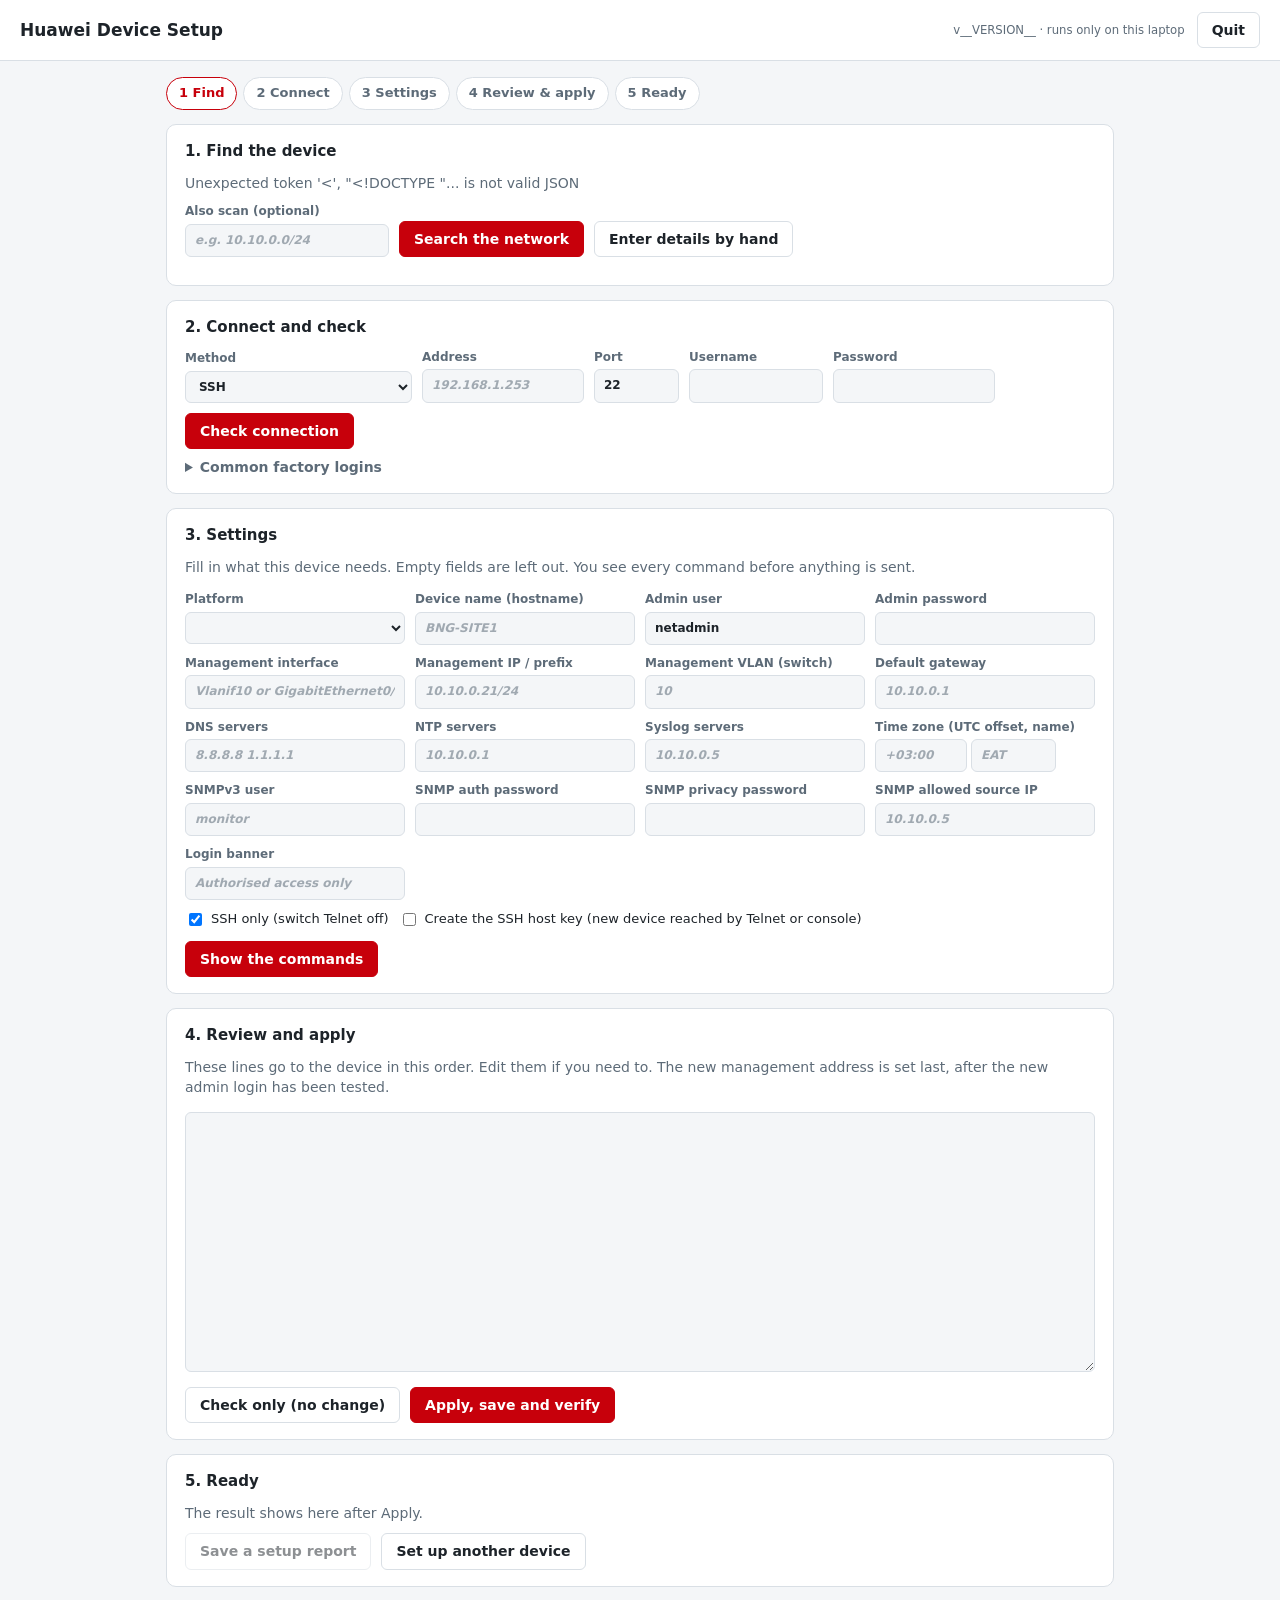
==== setup-tool/web/index.html @ 0ba74f15 "Laptop tool: find, check and set up a new Huawei device A standalone program (Windows .exe, macOS .a" ====
<!doctype html>
<html lang="en">
<head>
<meta charset="utf-8">
<meta name="viewport" content="width=device-width, initial-scale=1">
<title>Huawei Device Setup</title>
<style>
:root{--bg:#f4f6f8;--card:#fff;--text:#1d2329;--muted:#5d6b78;--line:#d9dfe5;--accent:#c7000b;--ok:#1a7f37;--bad:#c62828;--warn:#9a6700;--code:#0f1720;--codetext:#d6e2ee;--sel:#fdecec}
@media (prefers-color-scheme:dark){:root{--bg:#121518;--card:#1b2026;--text:#e6ebf0;--muted:#9aa7b3;--line:#2e363f;--accent:#ff4d55;--ok:#3fb950;--bad:#ff6b6b;--warn:#d29922;--code:#0b0f14;--codetext:#d6e2ee;--sel:#3a1d20}}
*{box-sizing:border-box}
body{margin:0;background:var(--bg);color:var(--text);font:14px/1.45 system-ui,-apple-system,"Segoe UI",Roboto,sans-serif}
header{display:flex;align-items:center;gap:12px;padding:12px 20px;background:var(--card);border-bottom:1px solid var(--line)}
header h1{font-size:17px;margin:0;flex:1}
header small{color:var(--muted)}
main{max-width:980px;margin:0 auto;padding:16px}
nav.steps{display:flex;gap:6px;margin-bottom:14px;flex-wrap:wrap}
nav.steps span{padding:6px 12px;border-radius:999px;background:var(--card);border:1px solid var(--line);color:var(--muted);font-weight:600;font-size:13px}
nav.steps span.on{border-color:var(--accent);color:var(--accent)}
nav.steps span.done{color:var(--ok);border-color:var(--ok)}
section{background:var(--card);border:1px solid var(--line);border-radius:10px;padding:16px 18px;margin-bottom:14px}
section h2{font-size:15px;margin:0 0 10px}
.muted{color:var(--muted)}
.row{display:flex;gap:10px;flex-wrap:wrap;align-items:end}
label{display:flex;flex-direction:column;gap:3px;font-size:12px;color:var(--muted);font-weight:600}
input,select,textarea{font:inherit;color:var(--text);background:var(--bg);border:1px solid var(--line);border-radius:6px;padding:7px 9px;min-width:0}
input[type=checkbox]{width:auto}
label.cb{flex-direction:row;align-items:center;gap:6px;font-weight:500;color:var(--text);font-size:13px}
textarea{width:100%;font-family:ui-monospace,Menlo,Consolas,monospace;font-size:12.5px;min-height:260px}
button{font:inherit;font-weight:600;border:1px solid var(--line);background:var(--card);color:var(--text);border-radius:6px;padding:7px 14px;cursor:pointer}
button.primary{background:var(--accent);border-color:var(--accent);color:#fff}
button:disabled{opacity:.5;cursor:default}
table{width:100%;border-collapse:collapse;font-size:13px}
th,td{text-align:left;padding:6px 8px;border-bottom:1px solid var(--line);vertical-align:top}
tr.pick{cursor:pointer}
tr.pick:hover,tr.sel{background:var(--sel)}
.badge{display:inline-block;padding:1px 7px;border-radius:999px;font-size:11px;font-weight:700;border:1px solid currentColor}
.ok{color:var(--ok)}.bad{color:var(--bad)}.warn{color:var(--warn)}
.status{border-radius:8px;padding:12px 14px;margin-top:12px;border:1px solid var(--line)}
.status.ok{border-color:var(--ok);color:var(--text)}.status.bad{border-color:var(--bad);color:var(--text)}
::placeholder{color:var(--muted);opacity:.55;font-style:italic}
.status b{font-size:15px}
ul.steps{list-style:none;padding:0;margin:8px 0 0}
ul.steps li{padding:2px 0}
pre.log{background:var(--code);color:var(--codetext);border-radius:8px;padding:10px;max-height:300px;overflow:auto;font-size:12px;white-space:pre-wrap;margin:10px 0 0}
.grid{display:grid;grid-template-columns:repeat(auto-fill,minmax(200px,1fr));gap:10px}
.hidden{display:none}
details summary{cursor:pointer;color:var(--muted);font-weight:600;margin-top:8px}
.spin{display:inline-block;width:12px;height:12px;border:2px solid var(--line);border-top-color:var(--accent);border-radius:50%;animation:s 0.8s linear infinite;vertical-align:-2px}
@keyframes s{to{transform:rotate(360deg)}}
@media (max-width:600px){main{padding:10px}.row{flex-direction:column;align-items:stretch}}
</style>
</head>
<body>
<header><h1>Huawei Device Setup</h1><small>v__VERSION__ · runs only on this laptop</small><button id="quit" title="Stop the tool">Quit</button></header>
<main>
<nav class="steps"><span data-s="1">1 Find</span><span data-s="2">2 Connect</span><span data-s="3">3 Settings</span><span data-s="4">4 Review &amp; apply</span><span data-s="5">5 Ready</span></nav>

<section id="s1">
  <h2>1. Find the device</h2>
  <div class="muted" id="nets">Reading this laptop's networks…</div>
  <div class="row" style="margin-top:10px">
    <label>Also scan (optional) <input id="extra" placeholder="e.g. 10.10.0.0/24" size="22"></label>
    <button class="primary" id="scan">Search the network</button>
    <button id="skip">Enter details by hand</button>
    <span id="scanprog" class="muted"></span>
  </div>
  <div id="found" style="margin-top:12px"></div>
</section>

<section id="s2">
  <h2>2. Connect and check</h2>
  <div class="row">
    <label>Method <select id="method"><option value="ssh">SSH</option><option value="telnet">Telnet</option><option value="console">Console cable (USB / serial)</option></select></label>
    <label class="net">Address <input id="host" placeholder="192.168.1.253" size="16"></label>
    <label class="net">Port <input id="port" value="22" size="5"></label>
    <label class="con hidden">Console port <select id="serial"></select></label>
    <label class="con hidden">Speed <select id="baud"><option>9600</option><option>115200</option></select></label>
    <label>Username <input id="user" autocomplete="off" size="12"></label>
    <label>Password <input id="pass" type="password" autocomplete="off" size="16"></label>
    <label id="newpwwrap" class="hidden">New password for this user <input id="newpw" type="password" autocomplete="off" size="16"></label>
    <button class="primary" id="check">Check connection</button>
  </div>
  <details><summary>Common factory logins</summary><div id="logins" class="muted"></div></details>
  <div id="checkres"></div>
</section>

<section id="s3">
  <h2>3. Settings</h2>
  <p class="muted" style="margin-top:0">Fill in what this device needs. Empty fields are left out. You see every command before anything is sent.</p>
  <div class="grid">
    <label>Platform <select id="f_platform"></select></label>
    <label>Device name (hostname) <input id="f_hostname" placeholder="BNG-SITE1"></label>
    <label>Admin user <input id="f_admin_user" value="netadmin"></label>
    <label>Admin password <input id="f_admin_password" type="password" autocomplete="new-password"></label>
    <label>Management interface <input id="f_mgmt_interface" placeholder="Vlanif10 or GigabitEthernet0/0/0"></label>
    <label>Management IP / prefix <input id="f_mgmt_ip" placeholder="10.10.0.21/24"></label>
    <label>Management VLAN (switch) <input id="f_mgmt_vlan" placeholder="10"></label>
    <label>Default gateway <input id="f_gateway" placeholder="10.10.0.1"></label>
    <label>DNS servers <input id="f_dns" placeholder="8.8.8.8 1.1.1.1"></label>
    <label>NTP servers <input id="f_ntp" placeholder="10.10.0.1"></label>
    <label>Syslog servers <input id="f_syslog" placeholder="10.10.0.5"></label>
    <label>Time zone (UTC offset, name) <span class="row" style="gap:4px"><input id="f_tz_offset" placeholder="+03:00" size="6"><input id="f_tz_name" placeholder="EAT" size="5"></span></label>
    <label>SNMPv3 user <input id="f_snmp_user" placeholder="monitor"></label>
    <label>SNMP auth password <input id="f_snmp_auth_key" type="password" autocomplete="new-password"></label>
    <label>SNMP privacy password <input id="f_snmp_priv_key" type="password" autocomplete="new-password"></label>
    <label>SNMP allowed source IP <input id="f_snmp_acl_source" placeholder="10.10.0.5"></label>
    <label>Login banner <input id="f_banner" placeholder="Authorised access only"></label>
  </div>
  <div class="row" style="margin-top:10px">
    <label class="cb"><input type="checkbox" id="f_ssh_only" checked> SSH only (switch Telnet off)</label>
    <label class="cb"><input type="checkbox" id="f_create_ssh_key"> Create the SSH host key (new device reached by Telnet or console)</label>
  </div>
  <div class="row" style="margin-top:12px"><button class="primary" id="build">Show the commands</button><span id="builderr" class="bad"></span></div>
</section>

<section id="s4">
  <h2>4. Review and apply</h2>
  <p class="muted" style="margin-top:0">These lines go to the device in this order. Edit them if you need to. The new management address is set last, after the new admin login has been tested.</p>
  <textarea id="cfg" spellcheck="false"></textarea>
  <div class="row" style="margin-top:10px">
    <button id="checkcfg" title="Routers only: send the lines and throw them away">Check only (no change)</button>
    <button class="primary" id="apply">Apply, save and verify</button>
    <span id="applyprog" class="muted"></span>
  </div>
  <div id="applyres"></div>
  <pre class="log hidden" id="log"></pre>
</section>

<section id="s5">
  <h2>5. Ready</h2>
  <div id="ready" class="muted">The result shows here after Apply.</div>
  <div class="row hidden" id="finishrow" style="margin-top:10px">
    <label>New address <input id="fin_host" size="16"></label>
    <button class="primary" id="finish">Finish at the new address</button>
  </div>
  <div class="row" style="margin-top:10px"><button id="report" disabled>Save a setup report</button><button id="again">Set up another device</button></div>
</section>
</main>

<script>
const TOKEN = "__TOKEN__";
const $ = id => document.getElementById(id);
const esc = s => String(s ?? "").replace(/[&<>"']/g, c => ({"&":"&amp;","<":"&lt;",">":"&gt;",'"':"&quot;","'":"&#39;"}[c]));
let device = null, lastReport = null, logText = "";
const FIELDS = ["hostname","admin_user","admin_password","mgmt_interface","mgmt_ip","mgmt_vlan","gateway","dns","ntp","syslog","tz_offset","tz_name","snmp_user","snmp_auth_key","snmp_priv_key","snmp_acl_source","banner"];

async function api(path, body){
  const r = await fetch(path, body === undefined ? {headers:{"X-Token":TOKEN}} :
    {method:"POST", headers:{"X-Token":TOKEN,"Content-Type":"application/json"}, body:JSON.stringify(body)});
  const d = await r.json();
  if (!r.ok) throw new Error(d.error || r.statusText);
  return d;
}
async function runJob(path, body, onLine, onProg){
  const {job} = await api(path, body);
  let since = 0;
  for(;;){
    await new Promise(r => setTimeout(r, 500));
    const v = await api(`/api/job?id=${job}&since=${since}`);
    since = v.next; v.lines.forEach(l => onLine && onLine(l)); onProg && onProg(v.progress);
    if (v.done){ if (v.error){ const e = new Error(v.error.reason); e.info = v.error; throw e; } return v.result; }
  }
}
function stepOn(n){ document.querySelectorAll("nav.steps span").forEach(s => { const k = +s.dataset.s; s.className = k < n ? "done" : k === n ? "on" : ""; }); }
function target(){
  const m = $("method").value;
  return {method:m, host:$("host").value.trim(), port:$("port").value.trim(), serial_port:$("serial").value, baud:$("baud").value,
          username:$("user").value.trim(), password:$("pass").value, new_password:$("newpw").value};
}
function fields(){
  const f = {}; FIELDS.forEach(k => f[k] = $("f_"+k).value);
  f.ssh_only = $("f_ssh_only").checked; f.create_ssh_key = $("f_create_ssh_key").checked; return f;
}
function addLog(l){ logText += l + "\n"; const el = $("log"); el.classList.remove("hidden"); el.textContent += l + "\n"; el.scrollTop = el.scrollHeight; }
function stepsHtml(steps){ return `<ul class="steps">${(steps||[]).map(s => `<li><span class="${s.ok?"ok":"bad"}">${s.ok?"✔":"✘"}</span> ${esc(s.name)}${s.detail?` <span class="muted">· ${esc(s.detail)}</span>`:""}</li>`).join("")}</ul>`; }

async function init(){
  stepOn(1);
  const i = await api("/api/info");
  $("nets").innerHTML = "This laptop: " + (i.networks.length ? i.networks.map(n => `<b>${esc(n.address)}/${n.prefix}</b> <span class="muted">(${esc(n.adapter)})</span>`).join(", ") : "no network connection found") +
    `. The search covers these networks and the usual factory addresses (${i.factory.map(f => esc(f[0])).join(", ")}).`;
  $("logins").innerHTML = "<table><tr><th>Models</th><th>Username</th><th>Password</th></tr>" + i.logins.map(l => `<tr><td>${esc(l.models)}</td><td><code>${esc(l.username)}</code></td><td><code>${esc(l.password)}</code></td></tr>`).join("") +
    "</table><p>Check the label on the device or its quick start guide if these do not work. A new device usually makes you change the password at first login; this tool handles that.</p>";
  $("serial").innerHTML = i.serial_ports.length ? i.serial_ports.map(p => `<option value="${esc(p.device)}">${esc(p.device)} ${esc(p.description)}</option>`).join("") : `<option value="">no console cable found</option>`;
  $("f_platform").innerHTML = Object.entries(i.platforms).map(([k,v]) => `<option value="${k}">${esc(v)}</option>`).join("");
}

$("scan").onclick = async () => {
  $("scan").disabled = true; $("found").innerHTML = `<span class="spin"></span> Searching…`;
  try{
    const r = await runJob("/api/scan", {extra:$("extra").value}, null, p => $("scanprog").textContent = p || "");
    $("scanprog").textContent = `${r.scanned} addresses searched`;
    const notes = r.notes.map(n => `<div class="warn">${esc(n)}</div>`).join("");
    if (!r.devices.length){
      $("found").innerHTML = notes + `<div class="status bad"><b>No device answered on SSH or Telnet.</b><div class="muted">Check the cable and the link light. A brand-new device may only answer on its management port at a factory address: give the laptop a fixed address in that network (for 192.168.1.253 use 192.168.1.10 / 255.255.255.0) and search again. Or connect the console cable and pick "Console cable" below.</div></div>`;
    } else {
      $("found").innerHTML = notes + `<table><tr><th>Address</th><th>Vendor</th><th>Open</th><th>Banner</th></tr>` + r.devices.map((d,i) =>
        `<tr class="pick" data-i="${i}"><td><b>${esc(d.host)}</b>${d.factory?`<br><span class="muted">${esc(d.factory)}</span>`:""}</td><td>${d.huawei?`<span class="badge ok">${esc(d.vendor)}</span>`:esc(d.vendor)}</td><td>${d.ssh?"SSH ":""}${d.telnet?"Telnet":""}</td><td class="muted">${esc(d.banner)}</td></tr>`).join("") +
        `</table><p class="muted">Click a device to use it.</p>`;
      document.querySelectorAll("#found tr.pick").forEach(tr => tr.onclick = () => {
        document.querySelectorAll("#found tr.sel").forEach(x => x.classList.remove("sel")); tr.classList.add("sel");
        const d = r.devices[+tr.dataset.i]; $("host").value = d.host; $("method").value = d.method; $("method").onchange();
        if (d.platform) $("f_platform").value = d.platform;
        stepOn(2); $("s2").scrollIntoView({behavior:"smooth"}); $("user").focus();
      });
    }
  }catch(e){ $("found").innerHTML = `<div class="bad">${esc(e.message)}</div>`; }
  $("scan").disabled = false;
};
$("skip").onclick = () => { stepOn(2); $("s2").scrollIntoView({behavior:"smooth"}); $("host").focus(); };
$("method").onchange = () => {
  const m = $("method").value, con = m === "console";
  document.querySelectorAll(".net").forEach(e => e.classList.toggle("hidden", con));
  document.querySelectorAll(".con").forEach(e => e.classList.toggle("hidden", !con));
  if (!con) $("port").value = m === "ssh" ? 22 : 23;
  $("f_create_ssh_key").checked = m !== "ssh";
};

$("check").onclick = async () => {
  $("check").disabled = true; device = null;
  $("checkres").innerHTML = `<div class="status"><span class="spin"></span> Checking…<ul class="steps" id="cl"></ul></div>`;
  try{
    const r = await runJob("/api/check", {target:target()}, l => { const li = document.createElement("li"); li.textContent = l; $("cl") && $("cl").appendChild(li); });
    if (r.connected){
      device = r.device;
      if (r.password_changed){ $("pass").value = $("newpw").value; $("newpw").value = ""; $("newpwwrap").classList.add("hidden"); }
      $("checkres").innerHTML = `<div class="status ok"><b class="ok">Connected.</b> ${esc(device.model || "Huawei device")} · VRP ${esc(device.version)} · name <b>${esc(device.sysname)}</b>${device.esn?` · serial ${esc(device.esn)}`:""}${r.password_changed?`<div class="warn">The device's password was changed to the new one you entered.</div>`:""}${stepsHtml(r.steps)}</div>`;
      $("f_platform").value = device.platform;
      if (!$("f_hostname").value && device.sysname && !/^HUAWEI$/i.test(device.sysname)) $("f_hostname").value = device.sysname;
      stepOn(3); setTimeout(() => $("s3").scrollIntoView({behavior:"smooth"}), 400);
    } else {
      if (r.need_new_password){ $("newpwwrap").classList.remove("hidden"); $("newpw").focus(); }
      $("checkres").innerHTML = `<div class="status bad"><b class="bad">Not connected.</b> ${esc(r.reason)}<div>${esc(r.hint || "")}</div>${stepsHtml(r.steps)}</div>`;
    }
  }catch(e){
    if (e.info && e.info.need_new_password){ $("newpwwrap").classList.remove("hidden"); }
    $("checkres").innerHTML = `<div class="status bad"><b class="bad">Not connected.</b> ${esc(e.message)}<div>${esc(e.info?.hint || "")}</div></div>`;
  }
  $("check").disabled = false;
};

$("build").onclick = async () => {
  $("builderr").textContent = "";
  try{
    const r = await api("/api/build", {fields:fields(), platform:$("f_platform").value, target:target()});
    $("cfg").value = r.text; stepOn(4); $("s4").scrollIntoView({behavior:"smooth"});
    $("checkcfg").disabled = $("f_platform").value !== "vrp8";
  }catch(e){ $("builderr").textContent = e.message; }
};

async function push(path, label){
  if (!device && !confirm("The connection has not been checked yet. Continue anyway?")) return;
  $("apply").disabled = $("checkcfg").disabled = true; $("log").textContent = ""; logText = ""; $("applyres").innerHTML = "";
  $("applyprog").innerHTML = `<span class="spin"></span> ${label}…`;
  try{
    const body = {target:target(), fields:fields(), text:$("cfg").value};
    const r = await runJob(path, body, addLog);
    if (path === "/api/check-config"){
      $("applyres").innerHTML = r.ok ? `<div class="status ok"><b class="ok">The device accepts every line.</b> Nothing was changed.</div>`
        : `<div class="status bad"><b class="bad">The device rejected some lines.</b> Nothing was changed.<pre class="log">${esc(r.errors.join("\n"))}</pre></div>`;
    } else showReport(r);
  }catch(e){
    $("applyres").innerHTML = `<div class="status bad"><b class="bad">Stopped.</b> ${esc(e.message)}<div>${esc(e.info?.hint || "")}</div></div>`;
  }
  $("applyprog").textContent = ""; $("apply").disabled = false; $("checkcfg").disabled = $("f_platform").value !== "vrp8";
}
$("checkcfg").onclick = () => push("/api/check-config", "Checking the lines");
$("apply").onclick = () => { if (confirm("Send these lines to the device, commit and save them?")) push("/api/apply", "Applying"); };

function showReport(r){
  lastReport = r; $("report").disabled = false; stepOn(5);
  const w = (r.warnings||[]).map(x => `<div class="warn" style="white-space:pre-wrap">${esc(x)}</div>`).join("");
  const err = r.errors ? `<pre class="log">${esc(r.errors.join("\n"))}</pre>` : "";
  $("ready").innerHTML = (r.ready ? `<div class="status ok"><b class="ok">The device is ready.</b> Reach it at <b>${esc(r.host)}</b> with SSH as <b>${esc($("f_admin_user").value)}</b>.`
                                  : `<div class="status bad"><b class="bad">Not finished.</b> See the steps below.`) + stepsHtml(r.steps) + err + w + `</div>`;
  $("finishrow").classList.toggle("hidden", !r.pending_save);
  if (r.pending_save) $("fin_host").value = r.pending_save;
  $("s5").scrollIntoView({behavior:"smooth"});
}
$("finish").onclick = async () => {
  $("finish").disabled = true;
  try{ showReport(await runJob("/api/finish", {host:$("fin_host").value, username:$("f_admin_user").value, password:$("f_admin_password").value}, addLog)); }
  catch(e){ $("ready").insertAdjacentHTML("beforeend", `<div class="bad">${esc(e.message)} ${esc(e.info?.hint||"")}</div>`); }
  $("finish").disabled = false;
};
$("report").onclick = () => {
  const d = lastReport && lastReport.device || device || {};
  const txt = `Huawei device setup report\nDate: ${new Date().toString()}\nDevice: ${d.model||""}  VRP ${d.version||""}  serial ${d.esn||""}\nName: ${$("f_hostname").value}\nAddress: ${lastReport?.host||""}\nResult: ${lastReport?.ready?"READY":"NOT FINISHED"}\n\nSteps:\n` +
    (lastReport?.steps||[]).map(s => `  [${s.ok?"OK":"FAIL"}] ${s.name} ${s.detail||""}`).join("\n") +
    `\n\nCommands:\n${$("cfg").value.replace(/(password irreversible-cipher|cipher) \S+/g, "$1 ********")}\n\nSession log:\n${logText.replace(/(password irreversible-cipher|cipher) \S+/g, "$1 ********")}`;
  const a = document.createElement("a"); a.href = URL.createObjectURL(new Blob([txt], {type:"text/plain"}));
  a.download = `setup-${($("f_hostname").value || "device").replace(/[^\w.-]/g,"_")}.txt`; a.click();
};
$("again").onclick = () => location.reload();
$("quit").onclick = async () => { if (confirm("Stop Huawei Device Setup?")){ try{ await api("/api/quit", {}); }catch(e){} document.body.innerHTML = "<main><section><h2>Stopped.</h2><p>You can close this tab.</p></section></main>"; } };
setInterval(() => api("/api/info").catch(() => {}), 60000);
init().catch(e => $("nets").textContent = e.message);
</script>
</body>
</html>
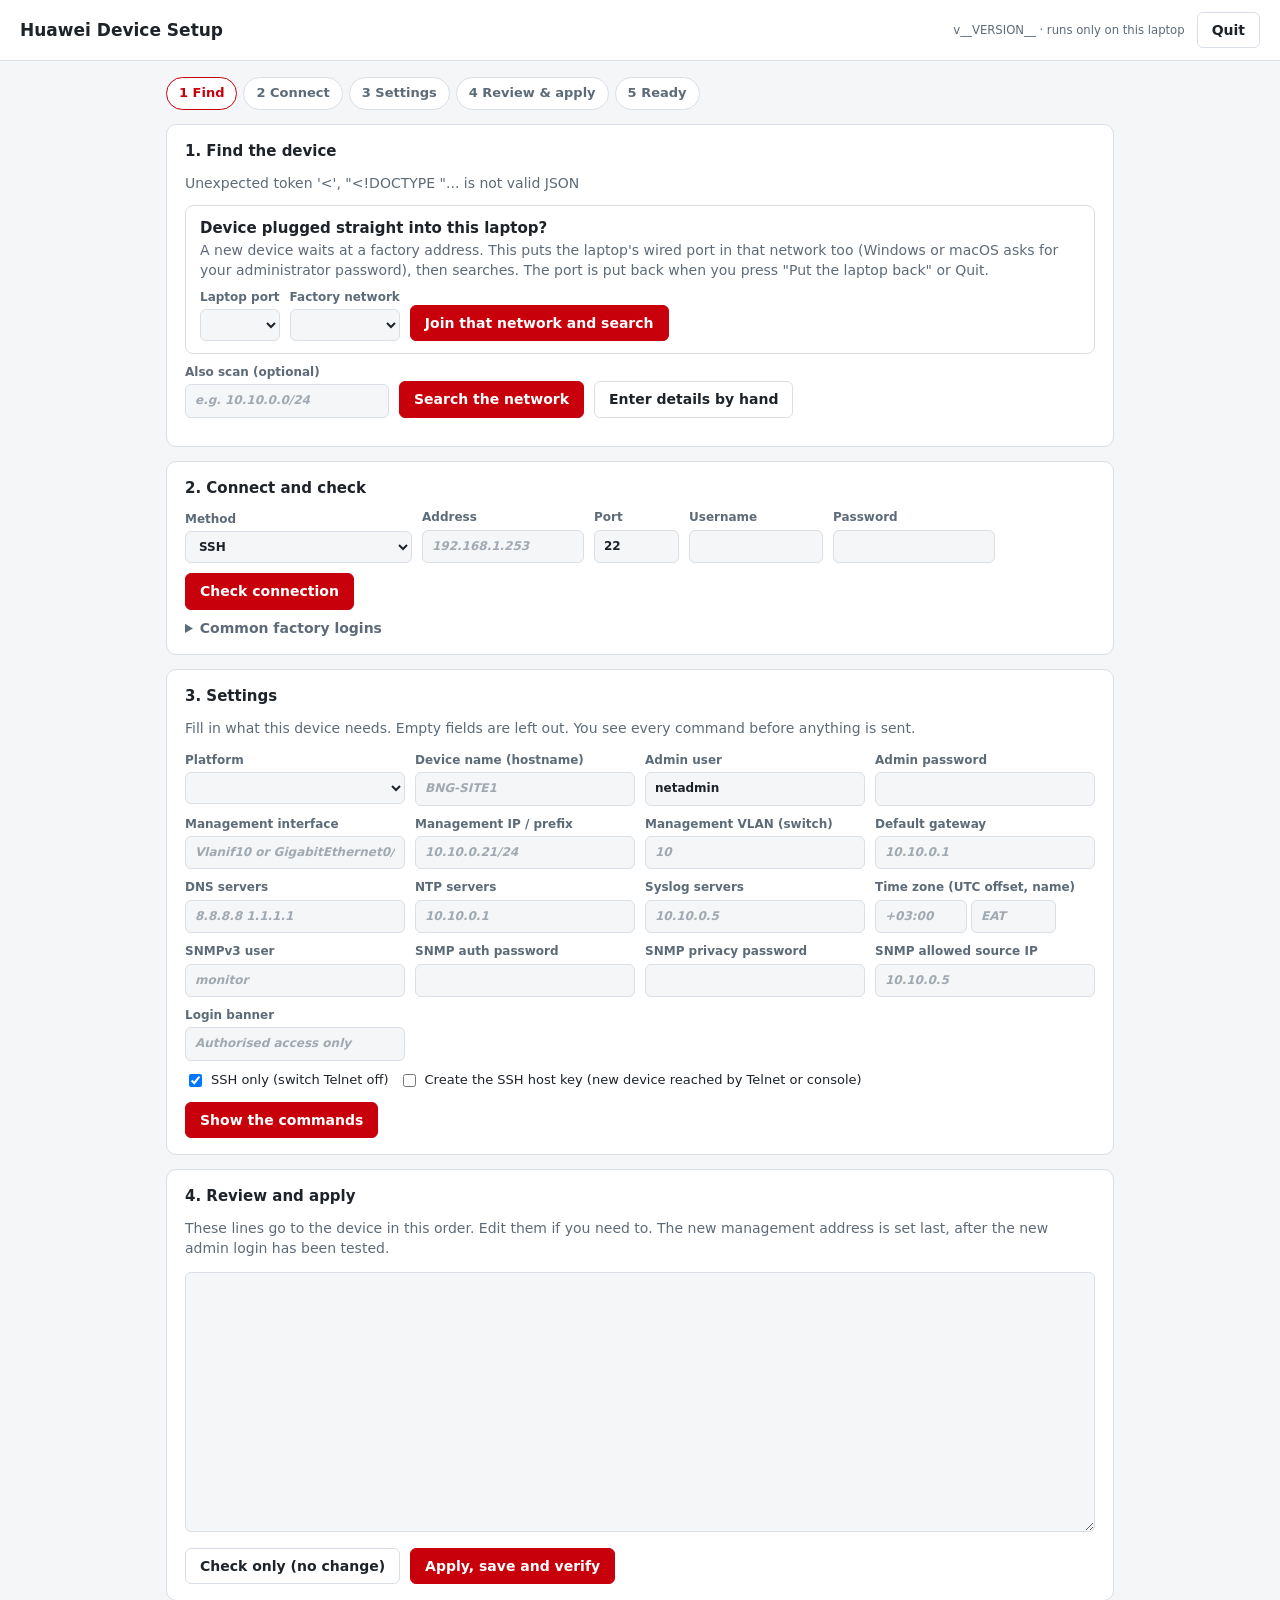
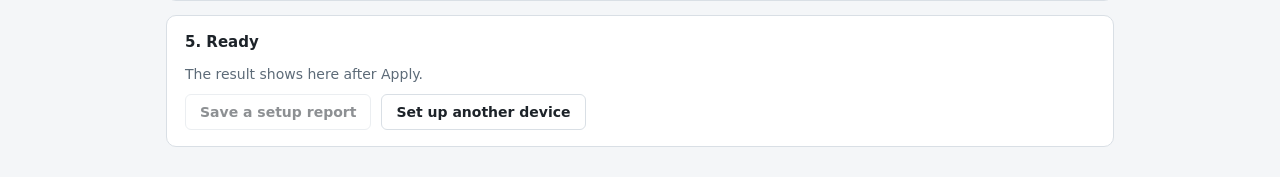
==== commit 0afd3aaf: "Laptop tool: join a directly cabled device's factory network 'Join that network and search' gives th" ====
--- a/setup-tool/web/index.html
+++ b/setup-tool/web/index.html
@@ -58,6 +58,17 @@
 <section id="s1">
   <h2>1. Find the device</h2>
   <div class="muted" id="nets">Reading this laptop's networks…</div>
+  <div class="status" id="direct">
+    <b>Device plugged straight into this laptop?</b>
+    <div class="muted">A new device waits at a factory address. This puts the laptop's wired port in that network too (Windows or macOS asks for your administrator password), then searches. The port is put back when you press "Put the laptop back" or Quit.</div>
+    <div class="row" style="margin-top:8px">
+      <label>Laptop port <select id="adapter"></select></label>
+      <label>Factory network <select id="fnet"></select></label>
+      <button class="primary" id="join">Join that network and search</button>
+      <button id="unjoin" class="hidden">Put the laptop back</button>
+      <span id="joinmsg" class="muted"></span>
+    </div>
+  </div>
   <div class="row" style="margin-top:10px">
     <label>Also scan (optional) <input id="extra" placeholder="e.g. 10.10.0.0/24" size="22"></label>
     <button class="primary" id="scan">Search the network</button>
@@ -182,6 +193,8 @@
   $("logins").innerHTML = "<table><tr><th>Models</th><th>Username</th><th>Password</th></tr>" + i.logins.map(l => `<tr><td>${esc(l.models)}</td><td><code>${esc(l.username)}</code></td><td><code>${esc(l.password)}</code></td></tr>`).join("") +
     "</table><p>Check the label on the device or its quick start guide if these do not work. A new device usually makes you change the password at first login; this tool handles that.</p>";
   $("serial").innerHTML = i.serial_ports.length ? i.serial_ports.map(p => `<option value="${esc(p.device)}">${esc(p.device)} ${esc(p.description)}</option>`).join("") : `<option value="">no console cable found</option>`;
+  $("adapter").innerHTML = i.adapters.length ? i.adapters.map(a => `<option value="${esc(a.id)}">${esc(a.label)}${a.addresses.length ? " (" + esc(a.addresses.join(", ")) + ")" : " (no address)"}</option>`).join("") : `<option value="">no wired port found</option>`;
+  $("fnet").innerHTML = i.factory_nets.map(n => `<option value="${esc(n.network)}">${esc(n.label)}</option>`).join("");
   $("f_platform").innerHTML = Object.entries(i.platforms).map(([k,v]) => `<option value="${k}">${esc(v)}</option>`).join("");
 }
 
@@ -192,7 +205,7 @@
     $("scanprog").textContent = `${r.scanned} addresses searched`;
     const notes = r.notes.map(n => `<div class="warn">${esc(n)}</div>`).join("");
     if (!r.devices.length){
-      $("found").innerHTML = notes + `<div class="status bad"><b>No device answered on SSH or Telnet.</b><div class="muted">Check the cable and the link light. A brand-new device may only answer on its management port at a factory address: give the laptop a fixed address in that network (for 192.168.1.253 use 192.168.1.10 / 255.255.255.0) and search again. Or connect the console cable and pick "Console cable" below.</div></div>`;
+      $("found").innerHTML = notes + `<div class="status bad"><b>No device answered on SSH or Telnet.</b><div class="muted">Check the cable and the link light. A brand-new device may only answer at its factory address: use "Join that network and search" above, or try the other factory network. Many routers (NE8000) have no factory address at all: connect the console cable and pick "Console cable" below.</div></div>`;
     } else {
       $("found").innerHTML = notes + `<table><tr><th>Address</th><th>Vendor</th><th>Open</th><th>Banner</th></tr>` + r.devices.map((d,i) =>
         `<tr class="pick" data-i="${i}"><td><b>${esc(d.host)}</b>${d.factory?`<br><span class="muted">${esc(d.factory)}</span>`:""}</td><td>${d.huawei?`<span class="badge ok">${esc(d.vendor)}</span>`:esc(d.vendor)}</td><td>${d.ssh?"SSH ":""}${d.telnet?"Telnet":""}</td><td class="muted">${esc(d.banner)}</td></tr>`).join("") +
@@ -206,6 +219,20 @@
     }
   }catch(e){ $("found").innerHTML = `<div class="bad">${esc(e.message)}</div>`; }
   $("scan").disabled = false;
+};
+$("join").onclick = async () => {
+  $("join").disabled = true; $("joinmsg").innerHTML = `<span class="spin"></span> Waiting for the administrator prompt…`;
+  try{
+    const r = await runJob("/api/net/join", {adapter:$("adapter").value, network:$("fnet").value});
+    $("joinmsg").innerHTML = `<span class="ok">The laptop now also has ${esc(r.address)} on ${esc(r.adapter)}.</span>`;
+    $("unjoin").classList.remove("hidden");
+    $("scan").click();
+  }catch(e){ $("joinmsg").innerHTML = `<span class="bad">${esc(e.message)}</span>`; }
+  $("join").disabled = false;
+};
+$("unjoin").onclick = async () => {
+  try{ await runJob("/api/net/restore", {adapter:$("adapter").value}); $("joinmsg").textContent = "The laptop port is back to normal."; $("unjoin").classList.add("hidden"); }
+  catch(e){ $("joinmsg").innerHTML = `<span class="bad">${esc(e.message)}</span>`; }
 };
 $("skip").onclick = () => { stepOn(2); $("s2").scrollIntoView({behavior:"smooth"}); $("host").focus(); };
 $("method").onchange = () => {
